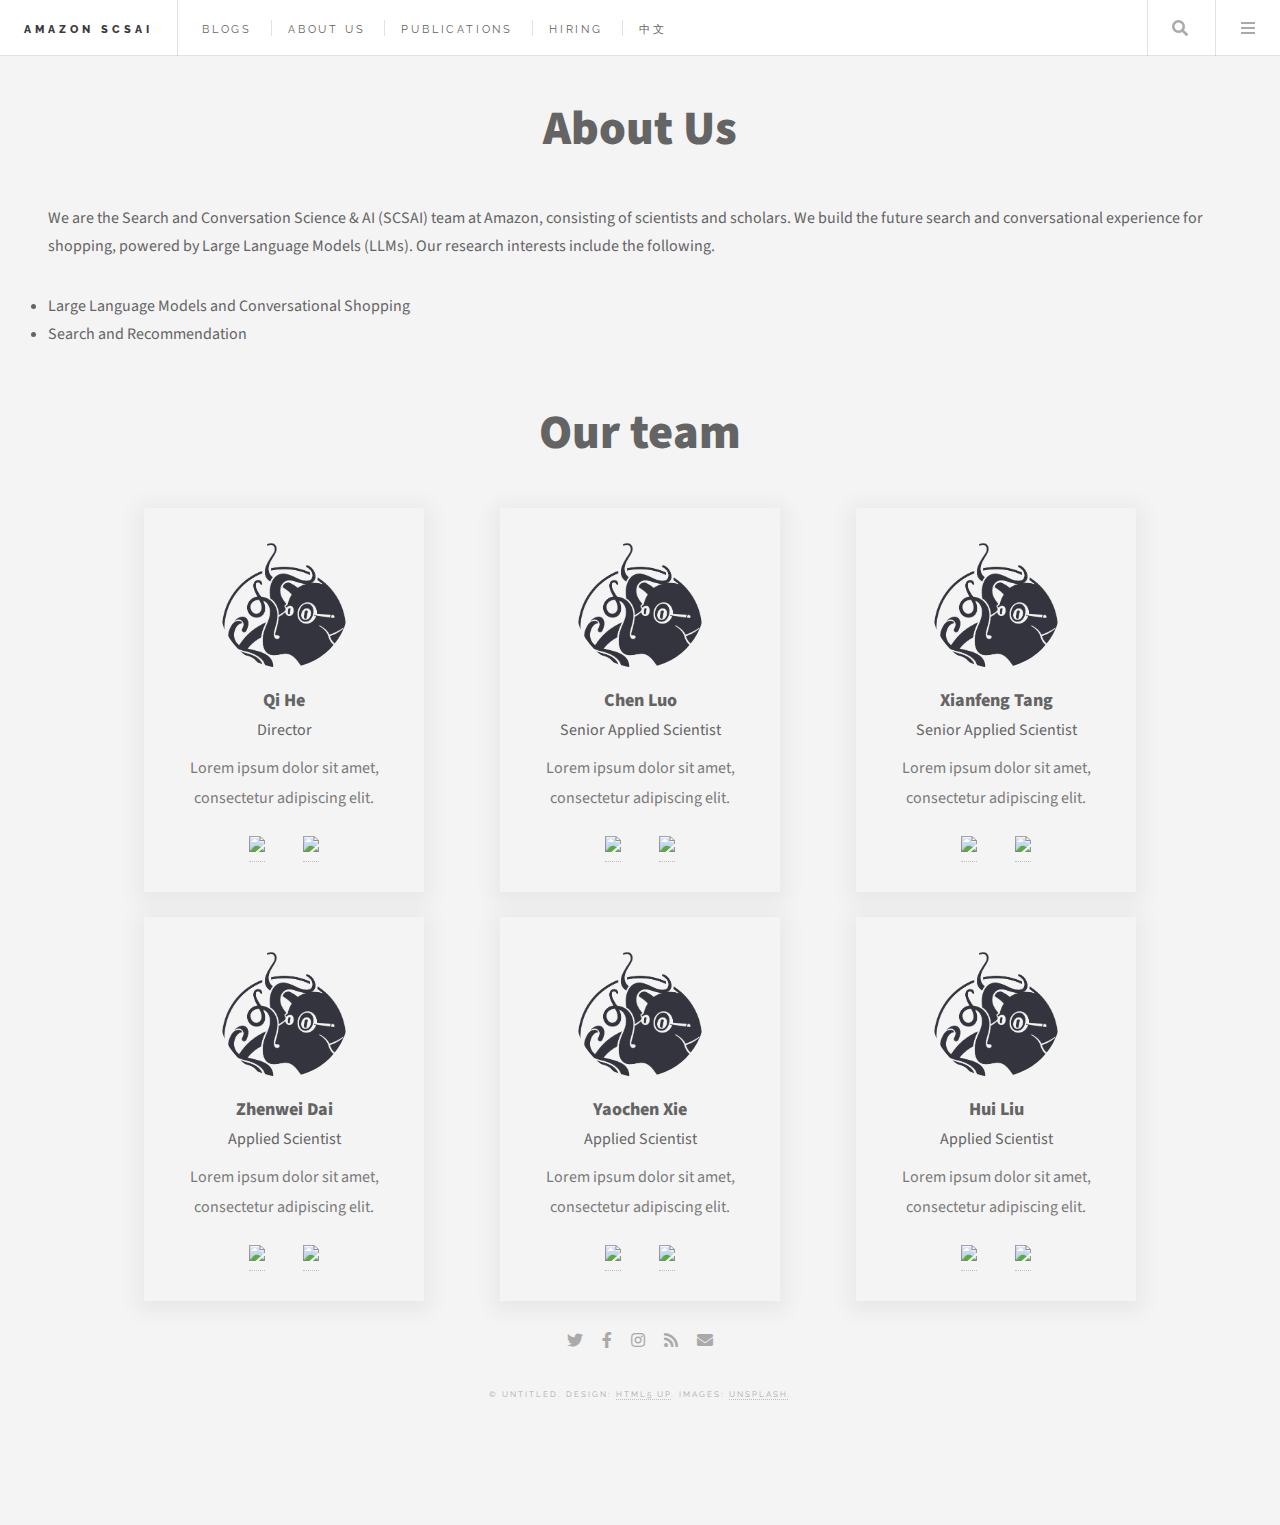
==== about.html @ 9442381b "Add about page" ====
<!DOCTYPE HTML>
<!--
	Future Imperfect by HTML5 UP
	html5up.net | @ajlkn
	Free for personal and commercial use under the CCA 3.0 license (html5up.net/license)
-->
<html>
	<head>
		<title>Amazon SCSAI Team</title>
		<meta charset="utf-8" />
		<meta name="viewport" content="width=device-width, initial-scale=1, user-scalable=no" />
		<link rel="stylesheet" href="assets/css/main.css" />
	</head>
	<body class="single is-preload">

		<!-- Wrapper -->
			<div id="wrapper">

				<!-- Header -->
					<header id="header">
						<h1><a href="index.html">Amazon SCSAI</a></h1>
						<nav class="links">
							<ul>
								<li><a href="#">Blogs</a></li>
								<li><a href="#">About US</a></li>
								<li><a href="#">Publications</a></li>
								<li><a href="#">Hiring</a></li>
								<li><a href="#">中文</a></li>
							</ul>
						</nav>
						<nav class="main">
							<ul>
								<li class="search">
									<a class="fa-search" href="#search">Search</a>
									<form id="search" method="get" action="#">
										<input type="text" name="query" placeholder="Search" />
									</form>
								</li>
								<li class="menu">
									<a class="fa-bars" href="#menu">Menu</a>
								</li>
							</ul>
						</nav>
					</header>

				<!-- Menu -->
					<section id="menu">

						<!-- Search -->
							<section>
								<form class="search" method="get" action="#">
									<input type="text" name="query" placeholder="Search" />
								</form>
							</section>

						<!-- Links -->
							<section>
								<ul class="links">
									<li>
										<a href="#">
											<h3>Lorem ipsum</h3>
											<p>Feugiat tempus veroeros dolor</p>
										</a>
									</li>
									<li>
										<a href="#">
											<h3>Dolor sit amet</h3>
											<p>Sed vitae justo condimentum</p>
										</a>
									</li>
									<li>
										<a href="#">
											<h3>Feugiat veroeros</h3>
											<p>Phasellus sed ultricies mi congue</p>
										</a>
									</li>
									<li>
										<a href="#">
											<h3>Etiam sed consequat</h3>
											<p>Porta lectus amet ultricies</p>
										</a>
									</li>
								</ul>
							</section>

						<!-- Actions -->
							<section>
								<ul class="actions stacked">
									<li><a href="#" class="button large fit">Log In</a></li>
								</ul>
							</section>

					</section>

				<!-- Main -->
					<div id="main">

							<p class="text-blk team-head-text">About Us</p>
							<p>We are the Search and Conversation Science & AI (SCSAI) team at Amazon, consisting of scientists and scholars. We build the future search and conversational experience for shopping, powered by Large Language Models (LLMs). Our research interests include the following.
							<li>Large Language Models and Conversational Shopping</li>
							<li>Search and Recommendation</li></p>

							<div class="responsive-container-block container">
							  <p class="text-blk team-head-text">
							    Our team
							  </p>
							  <div class="responsive-container-block">
							    <div class="responsive-cell-block wk-desk-3 wk-ipadp-3 wk-tab-6 wk-mobile-12 card-container">
							      <div class="card">
							        <div class="team-image-wrapper">
							          <img class="team-member-image" src="images/logo.png">
							        </div>
							        <p class="text-blk name">
							          Qi He
							        </p>
							        <p class="text-blk position">
							          Director
							        </p>
							        <p class="text-blk feature-text">
							          Lorem ipsum dolor sit amet, consectetur adipiscing elit.
							        </p>
							        <div class="social-icons">
							          <a href="https://www.twitter.com" target="_blank">
							            <img class="twitter-icon" src="https://workik-widget-assets.s3.amazonaws.com/widget-assets/images/Icon.svg">
							          </a>
							          <a href="https://www.facebook.com" target="_blank">
							            <img class="facebook-icon" src="https://workik-widget-assets.s3.amazonaws.com/widget-assets/images/Icon-1.svg">
							          </a>
							        </div>
							      </div>
							    </div>
							    <div class="responsive-cell-block wk-desk-3 wk-ipadp-3 wk-tab-6 wk-mobile-12 card-container">
							      <div class="card">
							        <div class="team-image-wrapper">
							          <img class="team-member-image" src="images/logo.png">
							        </div>
							        <p class="text-blk name">
							          Chen Luo
							        </p>
							        <p class="text-blk position">
							          Senior Applied Scientist
							        </p>
							        <p class="text-blk feature-text">
							          Lorem ipsum dolor sit amet, consectetur adipiscing elit.
							        </p>
							        <div class="social-icons">
							          <a href="https://www.twitter.com" target="_blank">
							            <img class="twitter-icon" src="https://workik-widget-assets.s3.amazonaws.com/widget-assets/images/Icon.svg">
							          </a>
							          <a href="https://www.facebook.com" target="_blank">
							            <img class="facebook-icon" src="https://workik-widget-assets.s3.amazonaws.com/widget-assets/images/Icon-1.svg">
							          </a>
							        </div>
							      </div>
							    </div>
							    <div class="responsive-cell-block wk-desk-3 wk-ipadp-3 wk-tab-6 wk-mobile-12 card-container">
							      <div class="card">
							        <div class="team-image-wrapper">
							          <img class="team-member-image" src="images/logo.png">
							        </div>
							        <p class="text-blk name">
							          Xianfeng Tang
							        </p>
							        <p class="text-blk position">
							          Senior Applied Scientist
							        </p>
							        <p class="text-blk feature-text">
							          Lorem ipsum dolor sit amet, consectetur adipiscing elit.
							        </p>
							        <div class="social-icons">
							          <a href="https://www.twitter.com" target="_blank">
							            <img class="twitter-icon" src="https://workik-widget-assets.s3.amazonaws.com/widget-assets/images/Icon.svg">
							          </a>
							          <a href="https://www.facebook.com" target="_blank">
							            <img class="facebook-icon" src="https://workik-widget-assets.s3.amazonaws.com/widget-assets/images/Icon-1.svg">
							          </a>
							        </div>
							      </div>
							    </div>
							    <div class="responsive-cell-block wk-desk-3 wk-ipadp-3 wk-tab-6 wk-mobile-12 card-container">
							      <div class="card">
							        <div class="team-image-wrapper">
							          <img class="team-member-image" src="images/logo.png">
							        </div>
							        <p class="text-blk name">
							          Zhenwei Dai
							        </p>
							        <p class="text-blk position">
							          Applied Scientist
							        </p>
							        <p class="text-blk feature-text">
							          Lorem ipsum dolor sit amet, consectetur adipiscing elit.
							        </p>
							        <div class="social-icons">
							          <a href="https://www.twitter.com" target="_blank">
							            <img class="twitter-icon" src="https://workik-widget-assets.s3.amazonaws.com/widget-assets/images/Icon.svg">
							          </a>
							          <a href="https://www.facebook.com" target="_blank">
							            <img class="facebook-icon" src="https://workik-widget-assets.s3.amazonaws.com/widget-assets/images/Icon-1.svg">
							          </a>
							        </div>
							      </div>
							    </div>
							    <div class="responsive-cell-block wk-desk-3 wk-ipadp-3 wk-tab-6 wk-mobile-12 card-container">
							      <div class="card">
							        <div class="team-image-wrapper">
							          <img class="team-member-image" src="images/logo.png">
							        </div>
							        <p class="text-blk name">
							          Yaochen Xie
							        </p>
							        <p class="text-blk position">
							          Applied Scientist
							        </p>
							        <p class="text-blk feature-text">
							          Lorem ipsum dolor sit amet, consectetur adipiscing elit.
							        </p>
							        <div class="social-icons">
							          <a href="https://www.twitter.com" target="_blank">
							            <img class="twitter-icon" src="https://workik-widget-assets.s3.amazonaws.com/widget-assets/images/Icon.svg">
							          </a>
							          <a href="https://www.facebook.com" target="_blank">
							            <img class="facebook-icon" src="https://workik-widget-assets.s3.amazonaws.com/widget-assets/images/Icon-1.svg">
							          </a>
							        </div>
							      </div>
							    </div>
							    <div class="responsive-cell-block wk-desk-3 wk-ipadp-3 wk-tab-6 wk-mobile-12 card-container">
							      <div class="card">
							        <div class="team-image-wrapper">
							          <img class="team-member-image" src="images/logo.png">
							        </div>
							        <p class="text-blk name">
							          Hui Liu
							        </p>
							        <p class="text-blk position">
							          Applied Scientist
							        </p>
							        <p class="text-blk feature-text">
							          Lorem ipsum dolor sit amet, consectetur adipiscing elit.
							        </p>
							        <div class="social-icons">
							          <a href="https://www.twitter.com" target="_blank">
							            <img class="twitter-icon" src="https://workik-widget-assets.s3.amazonaws.com/widget-assets/images/Icon.svg">
							          </a>
							          <a href="https://www.facebook.com" target="_blank">
							            <img class="facebook-icon" src="https://workik-widget-assets.s3.amazonaws.com/widget-assets/images/Icon-1.svg">
							          </a>
							        </div>
							      </div>
							    </div>

									<!-- </div> -->
							<!-- </article> -->

					</div>

				<!-- Footer -->
					<section id="footer">
						<ul class="icons">
							<li><a href="#" class="icon brands fa-twitter"><span class="label">Twitter</span></a></li>
							<li><a href="#" class="icon brands fa-facebook-f"><span class="label">Facebook</span></a></li>
							<li><a href="#" class="icon brands fa-instagram"><span class="label">Instagram</span></a></li>
							<li><a href="#" class="icon solid fa-rss"><span class="label">RSS</span></a></li>
							<li><a href="#" class="icon solid fa-envelope"><span class="label">Email</span></a></li>
						</ul>
						<p class="copyright">&copy; Untitled. Design: <a href="http://html5up.net">HTML5 UP</a>. Images: <a href="http://unsplash.com">Unsplash</a>.</p>
					</section>

			</div>

		<!-- Scripts -->
			<script src="assets/js/jquery.min.js"></script>
			<script src="assets/js/browser.min.js"></script>
			<script src="assets/js/breakpoints.min.js"></script>
			<script src="assets/js/util.js"></script>
			<script src="assets/js/main.js"></script>

	</body>
</html>
---- assets/css/main.css ----
@import url(fontawesome-all.min.css);
@import url("https://fonts.googleapis.com/css?family=Source+Sans+Pro:400,700|Raleway:400,800,900");

/*
	Future Imperfect by HTML5 UP
	html5up.net | @ajlkn
	Free for personal and commercial use under the CCA 3.0 license (html5up.net/license)
*/

html, body, div, span, applet, object,
iframe, h1, h2, h3, h4, h5, h6, p, blockquote,
pre, a, abbr, acronym, address, big, cite,
code, del, dfn, em, img, ins, kbd, q, s, samp,
small, strike, strong, sub, sup, tt, var, b,
u, i, center, dl, dt, dd, ol, ul, li, fieldset,
form, label, legend, table, caption, tbody,
tfoot, thead, tr, th, td, article, aside,
canvas, details, embed, figure, figcaption,
footer, header, hgroup, menu, nav, output, ruby,
section, summary, time, mark, audio, video {
	margin: 0;
	padding: 0;
	border: 0;
	font-size: 100%;
	font: inherit;
	vertical-align: baseline;}

article, aside, details, figcaption, figure,
footer, header, hgroup, menu, nav, section {
	display: block;}

body {
	line-height: 1;
}

ol, ul {
	list-style: none;
}

blockquote, q {
	quotes: none;
}

	blockquote:before, blockquote:after, q:before, q:after {
		content: '';
		content: none;
	}

table {
	border-collapse: collapse;
	border-spacing: 0;
}

body {
	-webkit-text-size-adjust: none;
}

mark {
	background-color: transparent;
	color: inherit;
}

input::-moz-focus-inner {
	border: 0;
	padding: 0;
}

input, select, textarea {
	-moz-appearance: none;
	-webkit-appearance: none;
	-ms-appearance: none;
	appearance: none;
}

/* Basic */

	@-ms-viewport {
		width: device-width;
	}

	body {
		-ms-overflow-style: scrollbar;
	}

	@media screen and (max-width: 480px) {

		html, body {
			min-width: 320px;
		}

	}

	html {
		box-sizing: border-box;
	}

	*, *:before, *:after {
		box-sizing: inherit;
	}

	body {
		background: #f4f4f4;
	}

		body.is-preload *, body.is-preload *:before, body.is-preload *:after {
			-moz-animation: none !important;
			-webkit-animation: none !important;
			-ms-animation: none !important;
			animation: none !important;
			-moz-transition: none !important;
			-webkit-transition: none !important;
			-ms-transition: none !important;
			transition: none !important;
		}

/* Type */

	body, input, select, textarea {
		color: #646464;
		font-family: "Source Sans Pro", Helvetica, sans-serif;
		font-size: 14pt;
		font-weight: 400;
		line-height: 1.75;
	}

		@media screen and (max-width: 1680px) {

			body, input, select, textarea {
				font-size: 12pt;
			}

		}

		@media screen and (max-width: 1280px) {

			body, input, select, textarea {
				font-size: 12pt;
			}

		}

		@media screen and (max-width: 980px) {

			body, input, select, textarea {
				font-size: 12pt;
			}

		}

		@media screen and (max-width: 736px) {

			body, input, select, textarea {
				font-size: 12pt;
			}

		}

		@media screen and (max-width: 480px) {

			body, input, select, textarea {
				font-size: 12pt;
			}

		}

	a {
		-moz-transition: color 0.2s ease, border-bottom-color 0.2s ease;
		-webkit-transition: color 0.2s ease, border-bottom-color 0.2s ease;
		-ms-transition: color 0.2s ease, border-bottom-color 0.2s ease;
		transition: color 0.2s ease, border-bottom-color 0.2s ease;
		border-bottom: dotted 1px rgba(160, 160, 160, 0.65);
		color: inherit;
		text-decoration: none;
	}

		a:before {
			-moz-transition: color 0.2s ease;
			-webkit-transition: color 0.2s ease;
			-ms-transition: color 0.2s ease;
			transition: color 0.2s ease;
		}

		a:hover {
			border-bottom-color: transparent;
			color: #2ebaae !important;
		}

			a:hover:before {
				color: #2ebaae !important;
			}

	strong, b {
		color: #3c3b3b;
		font-weight: 700;
	}

	em, i {
		font-style: italic;
	}

	p {
		margin: 0 0 2em 0;
	}

	h1, h2, h3, h4, h5, h6 {
		color: #3c3b3b;
		font-family: "Raleway", Helvetica, sans-serif;
		font-weight: 800;
		letter-spacing: 0.25em;
		line-height: 1.65;
		margin: 0 0 1em 0;
		text-transform: uppercase;
	}

		h1 a, h2 a, h3 a, h4 a, h5 a, h6 a {
			color: inherit;
			border-bottom: 0;
		}

	h2 {
		font-size: 1.1em;
	}

	h3 {
		font-size: 0.9em;
	}

	h4 {
		font-size: 0.7em;
	}

	h5 {
		font-size: 0.7em;
	}

	h6 {
		font-size: 0.7em;
	}

	sub {
		font-size: 0.8em;
		position: relative;
		top: 0.5em;
	}

	sup {
		font-size: 0.8em;
		position: relative;
		top: -0.5em;
	}

	blockquote {
		border-left: solid 4px rgba(160, 160, 160, 0.3);
		font-style: italic;
		margin: 0 0 2em 0;
		padding: 0.5em 0 0.5em 2em;
	}

	code {
		background: rgba(160, 160, 160, 0.075);
		border: solid 1px rgba(160, 160, 160, 0.3);
		font-family: "Courier New", monospace;
		font-size: 0.9em;
		margin: 0 0.25em;
		padding: 0.25em 0.65em;
	}

	pre {
		-webkit-overflow-scrolling: touch;
		font-family: "Courier New", monospace;
		font-size: 0.9em;
		margin: 0 0 2em 0;
	}

		pre code {
			display: block;
			line-height: 1.75em;
			padding: 1em 1.5em;
			overflow-x: auto;
		}

	hr {
		border: 0;
		border-bottom: solid 1px rgba(160, 160, 160, 0.3);
		margin: 2em 0;
	}

		hr.major {
			margin: 3em 0;
		}

	.align-left {
		text-align: left;
	}

	.align-center {
		text-align: center;
	}

	.align-right {
		text-align: right;
	}

/* Row */

	.row {
		display: flex;
		flex-wrap: wrap;
		box-sizing: border-box;
		align-items: stretch;
	}

		.row > * {
			box-sizing: border-box;
		}

		.row.gtr-uniform > * > :last-child {
			margin-bottom: 0;
		}

		.row.aln-left {
			justify-content: flex-start;
		}

		.row.aln-center {
			justify-content: center;
		}

		.row.aln-right {
			justify-content: flex-end;
		}

		.row.aln-top {
			align-items: flex-start;
		}

		.row.aln-middle {
			align-items: center;
		}

		.row.aln-bottom {
			align-items: flex-end;
		}

		.row > .imp {
			order: -1;
		}

		.row > .col-1 {
			width: 8.33333%;
		}

		.row > .off-1 {
			margin-left: 8.33333%;
		}

		.row > .col-2 {
			width: 16.66667%;
		}

		.row > .off-2 {
			margin-left: 16.66667%;
		}

		.row > .col-3 {
			width: 25%;
		}

		.row > .off-3 {
			margin-left: 25%;
		}

		.row > .col-4 {
			width: 33.33333%;
		}

		.row > .off-4 {
			margin-left: 33.33333%;
		}

		.row > .col-5 {
			width: 41.66667%;
		}

		.row > .off-5 {
			margin-left: 41.66667%;
		}

		.row > .col-6 {
			width: 50%;
		}

		.row > .off-6 {
			margin-left: 50%;
		}

		.row > .col-7 {
			width: 58.33333%;
		}

		.row > .off-7 {
			margin-left: 58.33333%;
		}

		.row > .col-8 {
			width: 66.66667%;
		}

		.row > .off-8 {
			margin-left: 66.66667%;
		}

		.row > .col-9 {
			width: 75%;
		}

		.row > .off-9 {
			margin-left: 75%;
		}

		.row > .col-10 {
			width: 83.33333%;
		}

		.row > .off-10 {
			margin-left: 83.33333%;
		}

		.row > .col-11 {
			width: 91.66667%;
		}

		.row > .off-11 {
			margin-left: 91.66667%;
		}

		.row > .col-12 {
			width: 100%;
		}

		.row > .off-12 {
			margin-left: 100%;
		}

		.row.gtr-0 {
			margin-top: 0;
			margin-left: 0em;
		}

			.row.gtr-0 > * {
				padding: 0 0 0 0em;
			}

			.row.gtr-0.gtr-uniform {
				margin-top: 0em;
			}

				.row.gtr-0.gtr-uniform > * {
					padding-top: 0em;
				}

		.row.gtr-25 {
			margin-top: 0;
			margin-left: -0.25em;
		}

			.row.gtr-25 > * {
				padding: 0 0 0 0.25em;
			}

			.row.gtr-25.gtr-uniform {
				margin-top: -0.25em;
			}

				.row.gtr-25.gtr-uniform > * {
					padding-top: 0.25em;
				}

		.row.gtr-50 {
			margin-top: 0;
			margin-left: -0.5em;
		}

			.row.gtr-50 > * {
				padding: 0 0 0 0.5em;
			}

			.row.gtr-50.gtr-uniform {
				margin-top: -0.5em;
			}

				.row.gtr-50.gtr-uniform > * {
					padding-top: 0.5em;
				}

		.row {
			margin-top: 0;
			margin-left: -1em;
		}

			.row > * {
				padding: 0 0 0 1em;
			}

			.row.gtr-uniform {
				margin-top: -1em;
			}

				.row.gtr-uniform > * {
					padding-top: 1em;
				}

		.row.gtr-150 {
			margin-top: 0;
			margin-left: -1.5em;
		}

			.row.gtr-150 > * {
				padding: 0 0 0 1.5em;
			}

			.row.gtr-150.gtr-uniform {
				margin-top: -1.5em;
			}

				.row.gtr-150.gtr-uniform > * {
					padding-top: 1.5em;
				}

		.row.gtr-200 {
			margin-top: 0;
			margin-left: -2em;
		}

			.row.gtr-200 > * {
				padding: 0 0 0 2em;
			}

			.row.gtr-200.gtr-uniform {
				margin-top: -2em;
			}

				.row.gtr-200.gtr-uniform > * {
					padding-top: 2em;
				}

		@media screen and (max-width: 1680px) {

			.row {
				display: flex;
				flex-wrap: wrap;
				box-sizing: border-box;
				align-items: stretch;
			}

				.row > * {
					box-sizing: border-box;
				}

				.row.gtr-uniform > * > :last-child {
					margin-bottom: 0;
				}

				.row.aln-left {
					justify-content: flex-start;
				}

				.row.aln-center {
					justify-content: center;
				}

				.row.aln-right {
					justify-content: flex-end;
				}

				.row.aln-top {
					align-items: flex-start;
				}

				.row.aln-middle {
					align-items: center;
				}

				.row.aln-bottom {
					align-items: flex-end;
				}

				.row > .imp-xlarge {
					order: -1;
				}

				.row > .col-1-xlarge {
					width: 8.33333%;
				}

				.row > .off-1-xlarge {
					margin-left: 8.33333%;
				}

				.row > .col-2-xlarge {
					width: 16.66667%;
				}

				.row > .off-2-xlarge {
					margin-left: 16.66667%;
				}

				.row > .col-3-xlarge {
					width: 25%;
				}

				.row > .off-3-xlarge {
					margin-left: 25%;
				}

				.row > .col-4-xlarge {
					width: 33.33333%;
				}

				.row > .off-4-xlarge {
					margin-left: 33.33333%;
				}

				.row > .col-5-xlarge {
					width: 41.66667%;
				}

				.row > .off-5-xlarge {
					margin-left: 41.66667%;
				}

				.row > .col-6-xlarge {
					width: 50%;
				}

				.row > .off-6-xlarge {
					margin-left: 50%;
				}

				.row > .col-7-xlarge {
					width: 58.33333%;
				}

				.row > .off-7-xlarge {
					margin-left: 58.33333%;
				}

				.row > .col-8-xlarge {
					width: 66.66667%;
				}

				.row > .off-8-xlarge {
					margin-left: 66.66667%;
				}

				.row > .col-9-xlarge {
					width: 75%;
				}

				.row > .off-9-xlarge {
					margin-left: 75%;
				}

				.row > .col-10-xlarge {
					width: 83.33333%;
				}

				.row > .off-10-xlarge {
					margin-left: 83.33333%;
				}

				.row > .col-11-xlarge {
					width: 91.66667%;
				}

				.row > .off-11-xlarge {
					margin-left: 91.66667%;
				}

				.row > .col-12-xlarge {
					width: 100%;
				}

				.row > .off-12-xlarge {
					margin-left: 100%;
				}

				.row.gtr-0 {
					margin-top: 0;
					margin-left: 0em;
				}

					.row.gtr-0 > * {
						padding: 0 0 0 0em;
					}

					.row.gtr-0.gtr-uniform {
						margin-top: 0em;
					}

						.row.gtr-0.gtr-uniform > * {
							padding-top: 0em;
						}

				.row.gtr-25 {
					margin-top: 0;
					margin-left: -0.25em;
				}

					.row.gtr-25 > * {
						padding: 0 0 0 0.25em;
					}

					.row.gtr-25.gtr-uniform {
						margin-top: -0.25em;
					}

						.row.gtr-25.gtr-uniform > * {
							padding-top: 0.25em;
						}

				.row.gtr-50 {
					margin-top: 0;
					margin-left: -0.5em;
				}

					.row.gtr-50 > * {
						padding: 0 0 0 0.5em;
					}

					.row.gtr-50.gtr-uniform {
						margin-top: -0.5em;
					}

						.row.gtr-50.gtr-uniform > * {
							padding-top: 0.5em;
						}

				.row {
					margin-top: 0;
					margin-left: -1em;
				}

					.row > * {
						padding: 0 0 0 1em;
					}

					.row.gtr-uniform {
						margin-top: -1em;
					}

						.row.gtr-uniform > * {
							padding-top: 1em;
						}

				.row.gtr-150 {
					margin-top: 0;
					margin-left: -1.5em;
				}

					.row.gtr-150 > * {
						padding: 0 0 0 1.5em;
					}

					.row.gtr-150.gtr-uniform {
						margin-top: -1.5em;
					}

						.row.gtr-150.gtr-uniform > * {
							padding-top: 1.5em;
						}

				.row.gtr-200 {
					margin-top: 0;
					margin-left: -2em;
				}

					.row.gtr-200 > * {
						padding: 0 0 0 2em;
					}

					.row.gtr-200.gtr-uniform {
						margin-top: -2em;
					}

						.row.gtr-200.gtr-uniform > * {
							padding-top: 2em;
						}

		}

		@media screen and (max-width: 1280px) {

			.row {
				display: flex;
				flex-wrap: wrap;
				box-sizing: border-box;
				align-items: stretch;
			}

				.row > * {
					box-sizing: border-box;
				}

				.row.gtr-uniform > * > :last-child {
					margin-bottom: 0;
				}

				.row.aln-left {
					justify-content: flex-start;
				}

				.row.aln-center {
					justify-content: center;
				}

				.row.aln-right {
					justify-content: flex-end;
				}

				.row.aln-top {
					align-items: flex-start;
				}

				.row.aln-middle {
					align-items: center;
				}

				.row.aln-bottom {
					align-items: flex-end;
				}

				.row > .imp-large {
					order: -1;
				}

				.row > .col-1-large {
					width: 8.33333%;
				}

				.row > .off-1-large {
					margin-left: 8.33333%;
				}

				.row > .col-2-large {
					width: 16.66667%;
				}

				.row > .off-2-large {
					margin-left: 16.66667%;
				}

				.row > .col-3-large {
					width: 25%;
				}

				.row > .off-3-large {
					margin-left: 25%;
				}

				.row > .col-4-large {
					width: 33.33333%;
				}

				.row > .off-4-large {
					margin-left: 33.33333%;
				}

				.row > .col-5-large {
					width: 41.66667%;
				}

				.row > .off-5-large {
					margin-left: 41.66667%;
				}

				.row > .col-6-large {
					width: 50%;
				}

				.row > .off-6-large {
					margin-left: 50%;
				}

				.row > .col-7-large {
					width: 58.33333%;
				}

				.row > .off-7-large {
					margin-left: 58.33333%;
				}

				.row > .col-8-large {
					width: 66.66667%;
				}

				.row > .off-8-large {
					margin-left: 66.66667%;
				}

				.row > .col-9-large {
					width: 75%;
				}

				.row > .off-9-large {
					margin-left: 75%;
				}

				.row > .col-10-large {
					width: 83.33333%;
				}

				.row > .off-10-large {
					margin-left: 83.33333%;
				}

				.row > .col-11-large {
					width: 91.66667%;
				}

				.row > .off-11-large {
					margin-left: 91.66667%;
				}

				.row > .col-12-large {
					width: 100%;
				}

				.row > .off-12-large {
					margin-left: 100%;
				}

				.row.gtr-0 {
					margin-top: 0;
					margin-left: 0em;
				}

					.row.gtr-0 > * {
						padding: 0 0 0 0em;
					}

					.row.gtr-0.gtr-uniform {
						margin-top: 0em;
					}

						.row.gtr-0.gtr-uniform > * {
							padding-top: 0em;
						}

				.row.gtr-25 {
					margin-top: 0;
					margin-left: -0.25em;
				}

					.row.gtr-25 > * {
						padding: 0 0 0 0.25em;
					}

					.row.gtr-25.gtr-uniform {
						margin-top: -0.25em;
					}

						.row.gtr-25.gtr-uniform > * {
							padding-top: 0.25em;
						}

				.row.gtr-50 {
					margin-top: 0;
					margin-left: -0.5em;
				}

					.row.gtr-50 > * {
						padding: 0 0 0 0.5em;
					}

					.row.gtr-50.gtr-uniform {
						margin-top: -0.5em;
					}

						.row.gtr-50.gtr-uniform > * {
							padding-top: 0.5em;
						}

				.row {
					margin-top: 0;
					margin-left: -1em;
				}

					.row > * {
						padding: 0 0 0 1em;
					}

					.row.gtr-uniform {
						margin-top: -1em;
					}

						.row.gtr-uniform > * {
							padding-top: 1em;
						}

				.row.gtr-150 {
					margin-top: 0;
					margin-left: -1.5em;
				}

					.row.gtr-150 > * {
						padding: 0 0 0 1.5em;
					}

					.row.gtr-150.gtr-uniform {
						margin-top: -1.5em;
					}

						.row.gtr-150.gtr-uniform > * {
							padding-top: 1.5em;
						}

				.row.gtr-200 {
					margin-top: 0;
					margin-left: -2em;
				}

					.row.gtr-200 > * {
						padding: 0 0 0 2em;
					}

					.row.gtr-200.gtr-uniform {
						margin-top: -2em;
					}

						.row.gtr-200.gtr-uniform > * {
							padding-top: 2em;
						}

		}

		@media screen and (max-width: 980px) {

			.row {
				display: flex;
				flex-wrap: wrap;
				box-sizing: border-box;
				align-items: stretch;
			}

				.row > * {
					box-sizing: border-box;
				}

				.row.gtr-uniform > * > :last-child {
					margin-bottom: 0;
				}

				.row.aln-left {
					justify-content: flex-start;
				}

				.row.aln-center {
					justify-content: center;
				}

				.row.aln-right {
					justify-content: flex-end;
				}

				.row.aln-top {
					align-items: flex-start;
				}

				.row.aln-middle {
					align-items: center;
				}

				.row.aln-bottom {
					align-items: flex-end;
				}

				.row > .imp-medium {
					order: -1;
				}

				.row > .col-1-medium {
					width: 8.33333%;
				}

				.row > .off-1-medium {
					margin-left: 8.33333%;
				}

				.row > .col-2-medium {
					width: 16.66667%;
				}

				.row > .off-2-medium {
					margin-left: 16.66667%;
				}

				.row > .col-3-medium {
					width: 25%;
				}

				.row > .off-3-medium {
					margin-left: 25%;
				}

				.row > .col-4-medium {
					width: 33.33333%;
				}

				.row > .off-4-medium {
					margin-left: 33.33333%;
				}

				.row > .col-5-medium {
					width: 41.66667%;
				}

				.row > .off-5-medium {
					margin-left: 41.66667%;
				}

				.row > .col-6-medium {
					width: 50%;
				}

				.row > .off-6-medium {
					margin-left: 50%;
				}

				.row > .col-7-medium {
					width: 58.33333%;
				}

				.row > .off-7-medium {
					margin-left: 58.33333%;
				}

				.row > .col-8-medium {
					width: 66.66667%;
				}

				.row > .off-8-medium {
					margin-left: 66.66667%;
				}

				.row > .col-9-medium {
					width: 75%;
				}

				.row > .off-9-medium {
					margin-left: 75%;
				}

				.row > .col-10-medium {
					width: 83.33333%;
				}

				.row > .off-10-medium {
					margin-left: 83.33333%;
				}

				.row > .col-11-medium {
					width: 91.66667%;
				}

				.row > .off-11-medium {
					margin-left: 91.66667%;
				}

				.row > .col-12-medium {
					width: 100%;
				}

				.row > .off-12-medium {
					margin-left: 100%;
				}

				.row.gtr-0 {
					margin-top: 0;
					margin-left: 0em;
				}

					.row.gtr-0 > * {
						padding: 0 0 0 0em;
					}

					.row.gtr-0.gtr-uniform {
						margin-top: 0em;
					}

						.row.gtr-0.gtr-uniform > * {
							padding-top: 0em;
						}

				.row.gtr-25 {
					margin-top: 0;
					margin-left: -0.25em;
				}

					.row.gtr-25 > * {
						padding: 0 0 0 0.25em;
					}

					.row.gtr-25.gtr-uniform {
						margin-top: -0.25em;
					}

						.row.gtr-25.gtr-uniform > * {
							padding-top: 0.25em;
						}

				.row.gtr-50 {
					margin-top: 0;
					margin-left: -0.5em;
				}

					.row.gtr-50 > * {
						padding: 0 0 0 0.5em;
					}

					.row.gtr-50.gtr-uniform {
						margin-top: -0.5em;
					}

						.row.gtr-50.gtr-uniform > * {
							padding-top: 0.5em;
						}

				.row {
					margin-top: 0;
					margin-left: -1em;
				}

					.row > * {
						padding: 0 0 0 1em;
					}

					.row.gtr-uniform {
						margin-top: -1em;
					}

						.row.gtr-uniform > * {
							padding-top: 1em;
						}

				.row.gtr-150 {
					margin-top: 0;
					margin-left: -1.5em;
				}

					.row.gtr-150 > * {
						padding: 0 0 0 1.5em;
					}

					.row.gtr-150.gtr-uniform {
						margin-top: -1.5em;
					}

						.row.gtr-150.gtr-uniform > * {
							padding-top: 1.5em;
						}

				.row.gtr-200 {
					margin-top: 0;
					margin-left: -2em;
				}

					.row.gtr-200 > * {
						padding: 0 0 0 2em;
					}

					.row.gtr-200.gtr-uniform {
						margin-top: -2em;
					}

						.row.gtr-200.gtr-uniform > * {
							padding-top: 2em;
						}

		}

		@media screen and (max-width: 736px) {

			.row {
				display: flex;
				flex-wrap: wrap;
				box-sizing: border-box;
				align-items: stretch;
			}

				.row > * {
					box-sizing: border-box;
				}

				.row.gtr-uniform > * > :last-child {
					margin-bottom: 0;
				}

				.row.aln-left {
					justify-content: flex-start;
				}

				.row.aln-center {
					justify-content: center;
				}

				.row.aln-right {
					justify-content: flex-end;
				}

				.row.aln-top {
					align-items: flex-start;
				}

				.row.aln-middle {
					align-items: center;
				}

				.row.aln-bottom {
					align-items: flex-end;
				}

				.row > .imp-small {
					order: -1;
				}

				.row > .col-1-small {
					width: 8.33333%;
				}

				.row > .off-1-small {
					margin-left: 8.33333%;
				}

				.row > .col-2-small {
					width: 16.66667%;
				}

				.row > .off-2-small {
					margin-left: 16.66667%;
				}

				.row > .col-3-small {
					width: 25%;
				}

				.row > .off-3-small {
					margin-left: 25%;
				}

				.row > .col-4-small {
					width: 33.33333%;
				}

				.row > .off-4-small {
					margin-left: 33.33333%;
				}

				.row > .col-5-small {
					width: 41.66667%;
				}

				.row > .off-5-small {
					margin-left: 41.66667%;
				}

				.row > .col-6-small {
					width: 50%;
				}

				.row > .off-6-small {
					margin-left: 50%;
				}

				.row > .col-7-small {
					width: 58.33333%;
				}

				.row > .off-7-small {
					margin-left: 58.33333%;
				}

				.row > .col-8-small {
					width: 66.66667%;
				}

				.row > .off-8-small {
					margin-left: 66.66667%;
				}

				.row > .col-9-small {
					width: 75%;
				}

				.row > .off-9-small {
					margin-left: 75%;
				}

				.row > .col-10-small {
					width: 83.33333%;
				}

				.row > .off-10-small {
					margin-left: 83.33333%;
				}

				.row > .col-11-small {
					width: 91.66667%;
				}

				.row > .off-11-small {
					margin-left: 91.66667%;
				}

				.row > .col-12-small {
					width: 100%;
				}

				.row > .off-12-small {
					margin-left: 100%;
				}

				.row.gtr-0 {
					margin-top: 0;
					margin-left: 0em;
				}

					.row.gtr-0 > * {
						padding: 0 0 0 0em;
					}

					.row.gtr-0.gtr-uniform {
						margin-top: 0em;
					}

						.row.gtr-0.gtr-uniform > * {
							padding-top: 0em;
						}

				.row.gtr-25 {
					margin-top: 0;
					margin-left: -0.25em;
				}

					.row.gtr-25 > * {
						padding: 0 0 0 0.25em;
					}

					.row.gtr-25.gtr-uniform {
						margin-top: -0.25em;
					}

						.row.gtr-25.gtr-uniform > * {
							padding-top: 0.25em;
						}

				.row.gtr-50 {
					margin-top: 0;
					margin-left: -0.5em;
				}

					.row.gtr-50 > * {
						padding: 0 0 0 0.5em;
					}

					.row.gtr-50.gtr-uniform {
						margin-top: -0.5em;
					}

						.row.gtr-50.gtr-uniform > * {
							padding-top: 0.5em;
						}

				.row {
					margin-top: 0;
					margin-left: -1em;
				}

					.row > * {
						padding: 0 0 0 1em;
					}

					.row.gtr-uniform {
						margin-top: -1em;
					}

						.row.gtr-uniform > * {
							padding-top: 1em;
						}

				.row.gtr-150 {
					margin-top: 0;
					margin-left: -1.5em;
				}

					.row.gtr-150 > * {
						padding: 0 0 0 1.5em;
					}

					.row.gtr-150.gtr-uniform {
						margin-top: -1.5em;
					}

						.row.gtr-150.gtr-uniform > * {
							padding-top: 1.5em;
						}

				.row.gtr-200 {
					margin-top: 0;
					margin-left: -2em;
				}

					.row.gtr-200 > * {
						padding: 0 0 0 2em;
					}

					.row.gtr-200.gtr-uniform {
						margin-top: -2em;
					}

						.row.gtr-200.gtr-uniform > * {
							padding-top: 2em;
						}

		}

		@media screen and (max-width: 480px) {

			.row {
				display: flex;
				flex-wrap: wrap;
				box-sizing: border-box;
				align-items: stretch;
			}

				.row > * {
					box-sizing: border-box;
				}

				.row.gtr-uniform > * > :last-child {
					margin-bottom: 0;
				}

				.row.aln-left {
					justify-content: flex-start;
				}

				.row.aln-center {
					justify-content: center;
				}

				.row.aln-right {
					justify-content: flex-end;
				}

				.row.aln-top {
					align-items: flex-start;
				}

				.row.aln-middle {
					align-items: center;
				}

				.row.aln-bottom {
					align-items: flex-end;
				}

				.row > .imp-xsmall {
					order: -1;
				}

				.row > .col-1-xsmall {
					width: 8.33333%;
				}

				.row > .off-1-xsmall {
					margin-left: 8.33333%;
				}

				.row > .col-2-xsmall {
					width: 16.66667%;
				}

				.row > .off-2-xsmall {
					margin-left: 16.66667%;
				}

				.row > .col-3-xsmall {
					width: 25%;
				}

				.row > .off-3-xsmall {
					margin-left: 25%;
				}

				.row > .col-4-xsmall {
					width: 33.33333%;
				}

				.row > .off-4-xsmall {
					margin-left: 33.33333%;
				}

				.row > .col-5-xsmall {
					width: 41.66667%;
				}

				.row > .off-5-xsmall {
					margin-left: 41.66667%;
				}

				.row > .col-6-xsmall {
					width: 50%;
				}

				.row > .off-6-xsmall {
					margin-left: 50%;
				}

				.row > .col-7-xsmall {
					width: 58.33333%;
				}

				.row > .off-7-xsmall {
					margin-left: 58.33333%;
				}

				.row > .col-8-xsmall {
					width: 66.66667%;
				}

				.row > .off-8-xsmall {
					margin-left: 66.66667%;
				}

				.row > .col-9-xsmall {
					width: 75%;
				}

				.row > .off-9-xsmall {
					margin-left: 75%;
				}

				.row > .col-10-xsmall {
					width: 83.33333%;
				}

				.row > .off-10-xsmall {
					margin-left: 83.33333%;
				}

				.row > .col-11-xsmall {
					width: 91.66667%;
				}

				.row > .off-11-xsmall {
					margin-left: 91.66667%;
				}

				.row > .col-12-xsmall {
					width: 100%;
				}

				.row > .off-12-xsmall {
					margin-left: 100%;
				}

				.row.gtr-0 {
					margin-top: 0;
					margin-left: 0em;
				}

					.row.gtr-0 > * {
						padding: 0 0 0 0em;
					}

					.row.gtr-0.gtr-uniform {
						margin-top: 0em;
					}

						.row.gtr-0.gtr-uniform > * {
							padding-top: 0em;
						}

				.row.gtr-25 {
					margin-top: 0;
					margin-left: -0.25em;
				}

					.row.gtr-25 > * {
						padding: 0 0 0 0.25em;
					}

					.row.gtr-25.gtr-uniform {
						margin-top: -0.25em;
					}

						.row.gtr-25.gtr-uniform > * {
							padding-top: 0.25em;
						}

				.row.gtr-50 {
					margin-top: 0;
					margin-left: -0.5em;
				}

					.row.gtr-50 > * {
						padding: 0 0 0 0.5em;
					}

					.row.gtr-50.gtr-uniform {
						margin-top: -0.5em;
					}

						.row.gtr-50.gtr-uniform > * {
							padding-top: 0.5em;
						}

				.row {
					margin-top: 0;
					margin-left: -1em;
				}

					.row > * {
						padding: 0 0 0 1em;
					}

					.row.gtr-uniform {
						margin-top: -1em;
					}

						.row.gtr-uniform > * {
							padding-top: 1em;
						}

				.row.gtr-150 {
					margin-top: 0;
					margin-left: -1.5em;
				}

					.row.gtr-150 > * {
						padding: 0 0 0 1.5em;
					}

					.row.gtr-150.gtr-uniform {
						margin-top: -1.5em;
					}

						.row.gtr-150.gtr-uniform > * {
							padding-top: 1.5em;
						}

				.row.gtr-200 {
					margin-top: 0;
					margin-left: -2em;
				}

					.row.gtr-200 > * {
						padding: 0 0 0 2em;
					}

					.row.gtr-200.gtr-uniform {
						margin-top: -2em;
					}

						.row.gtr-200.gtr-uniform > * {
							padding-top: 2em;
						}

		}

/* Author */

	.author {
		display: -moz-flex;
		display: -webkit-flex;
		display: -ms-flex;
		display: flex;
		-moz-flex-direction: row;
		-webkit-flex-direction: row;
		-ms-flex-direction: row;
		flex-direction: row;
		-moz-align-items: center;
		-webkit-align-items: center;
		-ms-align-items: center;
		align-items: center;
		-moz-justify-content: -moz-flex-end;
		-webkit-justify-content: -webkit-flex-end;
		-ms-justify-content: -ms-flex-end;
		justify-content: flex-end;
		border-bottom: 0;
		font-family: "Raleway", Helvetica, sans-serif;
		font-size: 0.6em;
		font-weight: 400;
		letter-spacing: 0.25em;
		text-transform: uppercase;
		white-space: nowrap;
	}

		.author .name {
			-moz-transition: border-bottom-color 0.2s ease;
			-webkit-transition: border-bottom-color 0.2s ease;
			-ms-transition: border-bottom-color 0.2s ease;
			transition: border-bottom-color 0.2s ease;
			border-bottom: dotted 1px rgba(160, 160, 160, 0.65);
			display: block;
			margin: 0 1.5em 0 0;
		}

		.author img {
			border-radius: 100%;
			display: block;
			width: 4em;
		}

		.author:hover .name {
			border-bottom-color: transparent;
		}

/* Blurb */

	.blurb h2 {
		font-size: 0.8em;
		margin: 0 0 1.5em 0;
	}

	.blurb h3 {
		font-size: 0.7em;
	}

	.blurb p {
		font-size: 0.9em;
	}

/* Box */

	.box {
		border: solid 1px rgba(160, 160, 160, 0.3);
		margin-bottom: 2em;
		padding: 1.5em;
	}

		.box > :last-child,
		.box > :last-child > :last-child,
		.box > :last-child > :last-child > :last-child {
			margin-bottom: 0;
		}

		.box.alt {
			border: 0;
			border-radius: 0;
			padding: 0;
		}

/* Button */

	input[type="submit"],
	input[type="reset"],
	input[type="button"],
	button,
	.button {
		-moz-appearance: none;
		-webkit-appearance: none;
		-ms-appearance: none;
		appearance: none;
		-moz-transition: background-color 0.2s ease, box-shadow 0.2s ease, color 0.2s ease;
		-webkit-transition: background-color 0.2s ease, box-shadow 0.2s ease, color 0.2s ease;
		-ms-transition: background-color 0.2s ease, box-shadow 0.2s ease, color 0.2s ease;
		transition: background-color 0.2s ease, box-shadow 0.2s ease, color 0.2s ease;
		background-color: transparent;
		border: 0;
		box-shadow: inset 0 0 0 1px rgba(160, 160, 160, 0.3);
		color: #3c3b3b !important;
		cursor: pointer;
		display: inline-block;
		font-family: "Raleway", Helvetica, sans-serif;
		font-size: 0.6em;
		font-weight: 800;
		height: 4.8125em;
		letter-spacing: 0.25em;
		line-height: 4.8125em;
		padding: 0 2.5em;
		text-align: center;
		text-decoration: none;
		text-transform: uppercase;
		white-space: nowrap;
	}

		input[type="submit"]:hover,
		input[type="reset"]:hover,
		input[type="button"]:hover,
		button:hover,
		.button:hover {
			box-shadow: inset 0 0 0 1px #2ebaae;
			color: #2ebaae !important;
		}

			input[type="submit"]:hover:active,
			input[type="reset"]:hover:active,
			input[type="button"]:hover:active,
			button:hover:active,
			.button:hover:active {
				background-color: rgba(46, 186, 174, 0.05);
			}

		input[type="submit"]:before, input[type="submit"]:after,
		input[type="reset"]:before,
		input[type="reset"]:after,
		input[type="button"]:before,
		input[type="button"]:after,
		button:before,
		button:after,
		.button:before,
		.button:after {
			color: #aaaaaa;
			position: relative;
		}

		input[type="submit"]:before,
		input[type="reset"]:before,
		input[type="button"]:before,
		button:before,
		.button:before {
			left: -1em;
			padding: 0 0 0 0.75em;
		}

		input[type="submit"]:after,
		input[type="reset"]:after,
		input[type="button"]:after,
		button:after,
		.button:after {
			left: 1em;
			padding: 0 0.75em 0 0;
		}

		input[type="submit"].fit,
		input[type="reset"].fit,
		input[type="button"].fit,
		button.fit,
		.button.fit {
			width: 100%;
		}

		input[type="submit"].large,
		input[type="reset"].large,
		input[type="button"].large,
		button.large,
		.button.large {
			font-size: 0.7em;
			padding: 0 3em;
		}

		input[type="submit"].small,
		input[type="reset"].small,
		input[type="button"].small,
		button.small,
		.button.small {
			font-size: 0.5em;
		}

		input[type="submit"].disabled, input[type="submit"]:disabled,
		input[type="reset"].disabled,
		input[type="reset"]:disabled,
		input[type="button"].disabled,
		input[type="button"]:disabled,
		button.disabled,
		button:disabled,
		.button.disabled,
		.button:disabled {
			pointer-events: none;
			color: rgba(160, 160, 160, 0.3) !important;
		}

			input[type="submit"].disabled:before, input[type="submit"]:disabled:before,
			input[type="reset"].disabled:before,
			input[type="reset"]:disabled:before,
			input[type="button"].disabled:before,
			input[type="button"]:disabled:before,
			button.disabled:before,
			button:disabled:before,
			.button.disabled:before,
			.button:disabled:before {
				color: rgba(160, 160, 160, 0.3) !important;
			}

/* Form */

	form {
		margin: 0 0 2em 0;
	}

		form.search {
			text-decoration: none;
			position: relative;
		}

			form.search:before {
				-moz-osx-font-smoothing: grayscale;
				-webkit-font-smoothing: antialiased;
				display: inline-block;
				font-style: normal;
				font-variant: normal;
				text-rendering: auto;
				line-height: 1;
				text-transform: none !important;
				font-family: 'Font Awesome 5 Free';
				font-weight: 900;
			}

			form.search:before {
				color: #aaaaaa;
				content: '\f002';
				display: block;
				height: 2.75em;
				left: 0;
				line-height: 2.75em;
				position: absolute;
				text-align: center;
				top: 0;
				width: 2.5em;
			}

			form.search > input:first-child {
				padding-left: 2.5em;
			}

	label {
		color: #3c3b3b;
		display: block;
		font-size: 0.9em;
		font-weight: 700;
		margin: 0 0 1em 0;
	}

	input[type="text"],
	input[type="password"],
	input[type="email"],
	input[type="tel"],
	select,
	textarea {
		-moz-appearance: none;
		-webkit-appearance: none;
		-ms-appearance: none;
		appearance: none;
		background: rgba(160, 160, 160, 0.075);
		border: none;
		border: solid 1px rgba(160, 160, 160, 0.3);
		border-radius: 0;
		color: inherit;
		display: block;
		outline: 0;
		padding: 0 1em;
		text-decoration: none;
		width: 100%;
	}

		input[type="text"]:invalid,
		input[type="password"]:invalid,
		input[type="email"]:invalid,
		input[type="tel"]:invalid,
		select:invalid,
		textarea:invalid {
			box-shadow: none;
		}

		input[type="text"]:focus,
		input[type="password"]:focus,
		input[type="email"]:focus,
		input[type="tel"]:focus,
		select:focus,
		textarea:focus {
			border-color: #2ebaae;
			box-shadow: inset 0 0 0 1px #2ebaae;
		}

	.select-wrapper {
		text-decoration: none;
		display: block;
		position: relative;
	}

		.select-wrapper:before {
			-moz-osx-font-smoothing: grayscale;
			-webkit-font-smoothing: antialiased;
			display: inline-block;
			font-style: normal;
			font-variant: normal;
			text-rendering: auto;
			line-height: 1;
			text-transform: none !important;
			font-family: 'Font Awesome 5 Free';
			font-weight: 900;
		}

		.select-wrapper:before {
			color: rgba(160, 160, 160, 0.3);
			content: '\f078';
			display: block;
			height: 2.75em;
			line-height: 2.75em;
			pointer-events: none;
			position: absolute;
			right: 0;
			text-align: center;
			top: 0;
			width: 2.75em;
		}

		.select-wrapper select::-ms-expand {
			display: none;
		}

	select {
		background-image: url("data:image/svg+xml;charset=utf8,%3Csvg xmlns='http://www.w3.org/2000/svg' width='40' height='40' preserveAspectRatio='none' viewBox='0 0 40 40'%3E%3Cpath d='M9.4,12.3l10.4,10.4l10.4-10.4c0.2-0.2,0.5-0.4,0.9-0.4c0.3,0,0.6,0.1,0.9,0.4l3.3,3.3c0.2,0.2,0.4,0.5,0.4,0.9 c0,0.4-0.1,0.6-0.4,0.9L20.7,31.9c-0.2,0.2-0.5,0.4-0.9,0.4c-0.3,0-0.6-0.1-0.9-0.4L4.3,17.3c-0.2-0.2-0.4-0.5-0.4-0.9 c0-0.4,0.1-0.6,0.4-0.9l3.3-3.3c0.2-0.2,0.5-0.4,0.9-0.4S9.1,12.1,9.4,12.3z' fill='rgba(160, 160, 160, 0.3)' /%3E%3C/svg%3E");
		background-size: 1.25rem;
		background-repeat: no-repeat;
		background-position: calc(100% - 1rem) center;
		height: 2.75em;
		padding-right: 2.75em;
		text-overflow: ellipsis;
	}

		select option {
			color: #3c3b3b;
			background: #ffffff;
		}

		select:focus::-ms-value {
			background-color: transparent;
		}

		select::-ms-expand {
			display: none;
		}

	input[type="text"],
	input[type="password"],
	input[type="email"],
	select {
		height: 2.75em;
	}

	textarea {
		padding: 0.75em 1em;
	}

	input[type="checkbox"],
	input[type="radio"] {
		-moz-appearance: none;
		-webkit-appearance: none;
		-ms-appearance: none;
		appearance: none;
		display: block;
		float: left;
		margin-right: -2em;
		opacity: 0;
		width: 1em;
		z-index: -1;
	}

		input[type="checkbox"] + label,
		input[type="radio"] + label {
			text-decoration: none;
			color: #646464;
			cursor: pointer;
			display: inline-block;
			font-size: 1em;
			font-weight: 400;
			padding-left: 2.4em;
			padding-right: 0.75em;
			position: relative;
		}

			input[type="checkbox"] + label:before,
			input[type="radio"] + label:before {
				-moz-osx-font-smoothing: grayscale;
				-webkit-font-smoothing: antialiased;
				display: inline-block;
				font-style: normal;
				font-variant: normal;
				text-rendering: auto;
				line-height: 1;
				text-transform: none !important;
				font-family: 'Font Awesome 5 Free';
				font-weight: 900;
			}

			input[type="checkbox"] + label:before,
			input[type="radio"] + label:before {
				background: rgba(160, 160, 160, 0.075);
				border: solid 1px rgba(160, 160, 160, 0.3);
				content: '';
				display: inline-block;
				font-size: 0.8em;
				height: 2.0625em;
				left: 0;
				line-height: 2.0625em;
				position: absolute;
				text-align: center;
				top: 0;
				width: 2.0625em;
			}

		input[type="checkbox"]:checked + label:before,
		input[type="radio"]:checked + label:before {
			background: #3c3b3b;
			border-color: #3c3b3b;
			color: #ffffff;
			content: '\f00c';
		}

		input[type="checkbox"]:focus + label:before,
		input[type="radio"]:focus + label:before {
			border-color: #2ebaae;
			box-shadow: 0 0 0 1px #2ebaae;
		}

	input[type="radio"] + label:before {
		border-radius: 100%;
	}

	::-webkit-input-placeholder {
		color: #aaaaaa !important;
		opacity: 1.0;
	}

	:-moz-placeholder {
		color: #aaaaaa !important;
		opacity: 1.0;
	}

	::-moz-placeholder {
		color: #aaaaaa !important;
		opacity: 1.0;
	}

	:-ms-input-placeholder {
		color: #aaaaaa !important;
		opacity: 1.0;
	}

/* Icon */

	.icon {
		text-decoration: none;
		border-bottom: none;
		position: relative;
	}

		.icon:before {
			-moz-osx-font-smoothing: grayscale;
			-webkit-font-smoothing: antialiased;
			display: inline-block;
			font-style: normal;
			font-variant: normal;
			text-rendering: auto;
			line-height: 1;
			text-transform: none !important;
			font-family: 'Font Awesome 5 Free';
			font-weight: 400;
		}

		.icon > .label {
			display: none;
		}

		.icon:before {
			line-height: inherit;
		}

		.icon.solid:before {
			font-weight: 900;
		}

		.icon.brands:before {
			font-family: 'Font Awesome 5 Brands';
		}

		.icon.suffix:before {
			float: right;
		}

/* Image */

	.image {
		border: 0;
		display: inline-block;
		position: relative;
	}

		.image img {
			display: block;
		}

		.image.left, .image.right {
			max-width: 40%;
		}

			.image.left img, .image.right img {
				width: 100%;
			}

		.image.left {
			float: left;
			padding: 0 1.5em 1em 0;
			top: 0.25em;
		}

		.image.right {
			float: right;
			padding: 0 0 1em 1.5em;
			top: 0.25em;
		}

		.image.fit {
			display: block;
			margin: 0 0 2em 0;
			width: 100%;
		}

			.image.fit img {
				width: 100%;
			}

		.image.featured {
			display: block;
			margin: 0 0 3em 0;
			width: 100%;
		}

			.image.featured img {
				width: 100%;
			}

			@media screen and (max-width: 736px) {

				.image.featured {
					margin: 0 0 1.5em 0;
				}

			}

		.image.main {
			display: block;
			margin: 0 0 3em 0;
			width: 100%;
		}

			.image.main img {
				width: 100%;
			}

/* List */

	ol {
		list-style: decimal;
		margin: 0 0 2em 0;
		padding-left: 1.25em;
	}

		ol li {
			padding-left: 0.25em;
		}

	ul {
		list-style: disc;
		margin: 0 0 2em 0;
		padding-left: 1em;
	}

		ul li {
			padding-left: 0.5em;
		}

		ul.alt {
			list-style: none;
			padding-left: 0;
		}

			ul.alt li {
				border-top: solid 1px rgba(160, 160, 160, 0.3);
				padding: 0.5em 0;
			}

				ul.alt li:first-child {
					border-top: 0;
					padding-top: 0;
				}

	dl {
		margin: 0 0 2em 0;
	}

		dl dt {
			display: block;
			font-weight: 700;
			margin: 0 0 1em 0;
		}

		dl dd {
			margin-left: 2em;
		}

/* Actions */

	ul.actions {
		display: -moz-flex;
		display: -webkit-flex;
		display: -ms-flex;
		display: flex;
		cursor: default;
		list-style: none;
		margin-left: -1em;
		padding-left: 0;
	}

		ul.actions li {
			padding: 0 0 0 1em;
			vertical-align: middle;
		}

		ul.actions.special {
			-moz-justify-content: center;
			-webkit-justify-content: center;
			-ms-justify-content: center;
			justify-content: center;
			width: 100%;
			margin-left: 0;
		}

			ul.actions.special li:first-child {
				padding-left: 0;
			}

		ul.actions.stacked {
			-moz-flex-direction: column;
			-webkit-flex-direction: column;
			-ms-flex-direction: column;
			flex-direction: column;
			margin-left: 0;
		}

			ul.actions.stacked li {
				padding: 1.3em 0 0 0;
			}

				ul.actions.stacked li:first-child {
					padding-top: 0;
				}

		ul.actions.fit {
			width: calc(100% + 1em);
		}

			ul.actions.fit li {
				-moz-flex-grow: 1;
				-webkit-flex-grow: 1;
				-ms-flex-grow: 1;
				flex-grow: 1;
				-moz-flex-shrink: 1;
				-webkit-flex-shrink: 1;
				-ms-flex-shrink: 1;
				flex-shrink: 1;
				width: 100%;
			}

				ul.actions.fit li > * {
					width: 100%;
				}

			ul.actions.fit.stacked {
				width: 100%;
			}

		@media screen and (max-width: 480px) {

			ul.actions:not(.fixed) {
				-moz-flex-direction: column;
				-webkit-flex-direction: column;
				-ms-flex-direction: column;
				flex-direction: column;
				margin-left: 0;
				width: 100% !important;
			}

				ul.actions:not(.fixed) li {
					-moz-flex-grow: 1;
					-webkit-flex-grow: 1;
					-ms-flex-grow: 1;
					flex-grow: 1;
					-moz-flex-shrink: 1;
					-webkit-flex-shrink: 1;
					-ms-flex-shrink: 1;
					flex-shrink: 1;
					padding: 1em 0 0 0;
					text-align: center;
					width: 100%;
				}

					ul.actions:not(.fixed) li > * {
						width: 100%;
					}

					ul.actions:not(.fixed) li:first-child {
						padding-top: 0;
					}

					ul.actions:not(.fixed) li input[type="submit"],
					ul.actions:not(.fixed) li input[type="reset"],
					ul.actions:not(.fixed) li input[type="button"],
					ul.actions:not(.fixed) li button,
					ul.actions:not(.fixed) li .button {
						width: 100%;
					}

						ul.actions:not(.fixed) li input[type="submit"].icon:before,
						ul.actions:not(.fixed) li input[type="reset"].icon:before,
						ul.actions:not(.fixed) li input[type="button"].icon:before,
						ul.actions:not(.fixed) li button.icon:before,
						ul.actions:not(.fixed) li .button.icon:before {
							margin-left: -0.5em;
						}

		}

/* Icons */

	ul.icons {
		cursor: default;
		list-style: none;
		padding-left: 0;
	}

		ul.icons li {
			display: inline-block;
			padding: 0 1em 0 0;
		}

			ul.icons li:last-child {
				padding-right: 0;
			}

			ul.icons li > * {
				border: 0;
			}

				ul.icons li > * .label {
					display: none;
				}

/* Posts */

	ul.posts {
		list-style: none;
		padding: 0;
	}

		ul.posts li {
			border-top: dotted 1px rgba(160, 160, 160, 0.3);
			margin: 1.5em 0 0 0;
			padding: 1.5em 0 0 0;
		}

			ul.posts li:first-child {
				border-top: 0;
				margin-top: 0;
				padding-top: 0;
			}

		ul.posts article {
			display: -moz-flex;
			display: -webkit-flex;
			display: -ms-flex;
			display: flex;
			-moz-align-items: -moz-flex-start;
			-webkit-align-items: -webkit-flex-start;
			-ms-align-items: -ms-flex-start;
			align-items: flex-start;
			-moz-flex-direction: row-reverse;
			-webkit-flex-direction: row-reverse;
			-ms-flex-direction: row-reverse;
			flex-direction: row-reverse;
		}

			ul.posts article .image {
				display: block;
				margin-right: 1.5em;
				min-width: 4em;
				width: 4em;
			}

				ul.posts article .image img {
					width: 100%;
				}

			ul.posts article header {
				-moz-flex-grow: 1;
				-webkit-flex-grow: 1;
				-ms-flex-grow: 1;
				flex-grow: 1;
				-ms-flex: 1;
			}

				ul.posts article header h3 {
					font-size: 0.7em;
					margin-top: 0.125em;
				}

				ul.posts article header .published {
					display: block;
					font-family: "Raleway", Helvetica, sans-serif;
					font-size: 0.6em;
					font-weight: 400;
					letter-spacing: 0.25em;
					margin: -0.625em 0 1.7em 0;
					text-transform: uppercase;
				}

				ul.posts article header > :last-child {
					margin-bottom: 0;
				}

/* Mini Post */

	.mini-post {
		display: -moz-flex;
		display: -webkit-flex;
		display: -ms-flex;
		display: flex;
		-moz-flex-direction: column-reverse;
		-webkit-flex-direction: column-reverse;
		-ms-flex-direction: column-reverse;
		flex-direction: column-reverse;
		background: #ffffff;
		border: solid 1px rgba(160, 160, 160, 0.3);
		margin: 0 0 2em 0;
	}

		.mini-post .image {
			overflow: hidden;
			width: 100%;
		}

			.mini-post .image img {
				-moz-transition: -moz-transform 0.2s ease-out;
				-webkit-transition: -webkit-transform 0.2s ease-out;
				-ms-transition: -ms-transform 0.2s ease-out;
				transition: transform 0.2s ease-out;
				width: 100%;
			}

			.mini-post .image:hover img {
				-moz-transform: scale(1.05);
				-webkit-transform: scale(1.05);
				-ms-transform: scale(1.05);
				transform: scale(1.05);
			}

		.mini-post header {
			padding: 1.25em 4.25em 0.1em 1.25em ;
			min-height: 4em;
			position: relative;
			-moz-flex-grow: 1;
			-webkit-flex-grow: 1;
			-ms-flex-grow: 1;
			flex-grow: 1;
		}

			.mini-post header h3 {
				font-size: 0.7em;
			}

			.mini-post header .published {
				display: block;
				font-family: "Raleway", Helvetica, sans-serif;
				font-size: 0.6em;
				font-weight: 400;
				letter-spacing: 0.25em;
				margin: -0.625em 0 1.7em 0;
				text-transform: uppercase;
			}

			.mini-post header .author {
				position: absolute;
				right: 2em;
				top: 2em;
			}

	.mini-posts {
		margin: 0 0 2em 0;
	}

		@media screen and (max-width: 1280px) {

			.mini-posts {
				display: -moz-flex;
				display: -webkit-flex;
				display: -ms-flex;
				display: flex;
				-moz-flex-wrap: wrap;
				-webkit-flex-wrap: wrap;
				-ms-flex-wrap: wrap;
				flex-wrap: wrap;
				width: calc(100% + 2em);
			}

				.mini-posts > * {
					margin: 2em 2em 0 0;
					width: calc(50% - 2em);
				}

				.mini-posts > :nth-child(-n + 2) {
					margin-top: 0;
				}

		}

		@media screen and (max-width: 480px) {

			.mini-posts {
				display: block;
				width: 100%;
			}

				.mini-posts > * {
					margin: 0 0 2em 0;
					width: 100%;
				}

		}

/* Post */

	.post {
		padding: 3em 3em 1em 3em ;
		background: #ffffff;
		border: solid 1px rgba(160, 160, 160, 0.3);
		margin: 0 0 3em 0;
		position: relative;
	}

		.post > header {
			display: -moz-flex;
			display: -webkit-flex;
			display: -ms-flex;
			display: flex;
			border-bottom: solid 1px rgba(160, 160, 160, 0.3);
			left: -3em;
			margin: -3em 0 3em 0;
			position: relative;
			width: calc(100% + 6em);
		}

			.post > header .title {
				-moz-flex-grow: 1;
				-webkit-flex-grow: 1;
				-ms-flex-grow: 1;
				flex-grow: 1;
				-ms-flex: 1;
				padding: 3.75em 3em 3.3em 3em;
			}

				.post > header .title h2 {
					font-weight: 900;
					font-size: 1.5em;
				}

				.post > header .title > :last-child {
					margin-bottom: 0;
				}

			.post > header .meta {
				padding: 3.75em 3em 1.75em 3em ;
				border-left: solid 1px rgba(160, 160, 160, 0.3);
				min-width: 17em;
				text-align: right;
				width: 17em;
			}

				.post > header .meta > * {
					margin: 0 0 1em 0;
				}

				.post > header .meta > :last-child {
					margin-bottom: 0;
				}

				.post > header .meta .published {
					color: #3c3b3b;
					display: block;
					font-family: "Raleway", Helvetica, sans-serif;
					font-size: 0.7em;
					font-weight: 800;
					letter-spacing: 0.25em;
					margin-top: 0.5em;
					text-transform: uppercase;
					white-space: nowrap;
				}

		.post > a.image.featured {
			overflow: hidden;
		}

			.post > a.image.featured img {
				-moz-transition: -moz-transform 0.2s ease-out;
				-webkit-transition: -webkit-transform 0.2s ease-out;
				-ms-transition: -ms-transform 0.2s ease-out;
				transition: transform 0.2s ease-out;
			}

			.post > a.image.featured:hover img {
				-moz-transform: scale(1.05);
				-webkit-transform: scale(1.05);
				-ms-transform: scale(1.05);
				transform: scale(1.05);
			}

		.post > footer {
			display: -moz-flex;
			display: -webkit-flex;
			display: -ms-flex;
			display: flex;
			-moz-align-items: center;
			-webkit-align-items: center;
			-ms-align-items: center;
			align-items: center;
		}

			.post > footer .actions {
				-moz-flex-grow: 1;
				-webkit-flex-grow: 1;
				-ms-flex-grow: 1;
				flex-grow: 1;
			}

			.post > footer .stats {
				cursor: default;
				list-style: none;
				padding: 0;
			}

				.post > footer .stats li {
					border-left: solid 1px rgba(160, 160, 160, 0.3);
					display: inline-block;
					font-family: "Raleway", Helvetica, sans-serif;
					font-size: 0.6em;
					font-weight: 400;
					letter-spacing: 0.25em;
					line-height: 1;
					margin: 0 0 0 2em;
					padding: 0 0 0 2em;
					text-transform: uppercase;
				}

					.post > footer .stats li:first-child {
						border-left: 0;
						margin-left: 0;
						padding-left: 0;
					}

					.post > footer .stats li .icon {
						border-bottom: 0;
					}

						.post > footer .stats li .icon:before {
							color: rgba(160, 160, 160, 0.3);
							margin-right: 0.75em;
						}

		@media screen and (max-width: 980px) {

			.post {
				border-left: 0;
				border-right: 0;
				left: -3em;
				width: calc(100% + (3em * 2));
			}

				.post > header {
					-moz-flex-direction: column;
					-webkit-flex-direction: column;
					-ms-flex-direction: column;
					flex-direction: column;
					padding: 3.75em 3em 1.25em 3em ;
					border-left: 0;
				}

					.post > header .title {
						-ms-flex: 0 1 auto;
						margin: 0 0 2em 0;
						padding: 0;
						text-align: center;
					}

					.post > header .meta {
						-moz-align-items: center;
						-webkit-align-items: center;
						-ms-align-items: center;
						align-items: center;
						display: -moz-flex;
						display: -webkit-flex;
						display: -ms-flex;
						display: flex;
						-moz-justify-content: center;
						-webkit-justify-content: center;
						-ms-justify-content: center;
						justify-content: center;
						border-left: 0;
						margin: 0 0 2em 0;
						padding-top: 0;
						padding: 0;
						text-align: left;
						width: 100%;
					}

						.post > header .meta > * {
							border-left: solid 1px rgba(160, 160, 160, 0.3);
							margin-left: 2em;
							padding-left: 2em;
						}

						.post > header .meta > :first-child {
							border-left: 0;
							margin-left: 0;
							padding-left: 0;
						}

						.post > header .meta .published {
							margin-bottom: 0;
							margin-top: 0;
						}

						.post > header .meta .author {
							-moz-flex-direction: row-reverse;
							-webkit-flex-direction: row-reverse;
							-ms-flex-direction: row-reverse;
							flex-direction: row-reverse;
							margin-bottom: 0;
						}

							.post > header .meta .author .name {
								margin: 0 0 0 1.5em;
							}

							.post > header .meta .author img {
								width: 3.5em;
							}

		}

		@media screen and (max-width: 736px) {

			.post {
				padding: 1.5em 1.5em 0.1em 1.5em ;
				left: -1.5em;
				margin: 0 0 2em 0;
				width: calc(100% + (1.5em * 2));
			}

				.post > header {
					padding: 3em 1.5em 0.5em 1.5em ;
					left: -1.5em;
					margin: -1.5em 0 1.5em 0;
					width: calc(100% + 3em);
				}

					.post > header .title h2 {
						font-size: 1.1em;
					}

		}

		@media screen and (max-width: 480px) {

			.post > header .meta {
				-moz-align-items: center;
				-webkit-align-items: center;
				-ms-align-items: center;
				align-items: center;
				-moz-flex-direction: column;
				-webkit-flex-direction: column;
				-ms-flex-direction: column;
				flex-direction: column;
			}

				.post > header .meta > * {
					border-left: 0;
					margin: 1em 0 0 0;
					padding-left: 0;
				}

				.post > header .meta .author .name {
					display: none;
				}

			.post > .image.featured {
				margin-left: -1.5em;
				margin-top: calc(-1.5em - 1px);
				width: calc(100% + 3em);
			}

			.post > footer {
				-moz-align-items: -moz-stretch;
				-webkit-align-items: -webkit-stretch;
				-ms-align-items: -ms-stretch;
				align-items: stretch;
				-moz-flex-direction: column-reverse;
				-webkit-flex-direction: column-reverse;
				-ms-flex-direction: column-reverse;
				flex-direction: column-reverse;
			}

				.post > footer .stats {
					text-align: center;
				}

					.post > footer .stats li {
						margin: 0 0 0 1.25em;
						padding: 0 0 0 1.25em;
					}

		}

/* Section/Article */

	section.special, article.special {
		text-align: center;
	}

	header p {
		font-family: "Raleway", Helvetica, sans-serif;
		font-size: 0.7em;
		font-weight: 400;
		letter-spacing: 0.25em;
		line-height: 2.5;
		margin-top: -1em;
		text-transform: uppercase;
	}

/* Table */

	.table-wrapper {
		-webkit-overflow-scrolling: touch;
		overflow-x: auto;
	}

	table {
		margin: 0 0 2em 0;
		width: 100%;
	}

		table tbody tr {
			border: solid 1px rgba(160, 160, 160, 0.3);
			border-left: 0;
			border-right: 0;
		}

			table tbody tr:nth-child(2n + 1) {
				background-color: rgba(160, 160, 160, 0.075);
			}

		table td {
			padding: 0.75em 0.75em;
		}

		table th {
			color: #3c3b3b;
			font-size: 0.9em;
			font-weight: 700;
			padding: 0 0.75em 0.75em 0.75em;
			text-align: left;
		}

		table thead {
			border-bottom: solid 2px rgba(160, 160, 160, 0.3);
		}

		table tfoot {
			border-top: solid 2px rgba(160, 160, 160, 0.3);
		}

		table.alt {
			border-collapse: separate;
		}

			table.alt tbody tr td {
				border: solid 1px rgba(160, 160, 160, 0.3);
				border-left-width: 0;
				border-top-width: 0;
			}

				table.alt tbody tr td:first-child {
					border-left-width: 1px;
				}

			table.alt tbody tr:first-child td {
				border-top-width: 1px;
			}

			table.alt thead {
				border-bottom: 0;
			}

			table.alt tfoot {
				border-top: 0;
			}

/* Header */

	body {
		padding-top: 3.5em;
	}

	#header {
		display: -moz-flex;
		display: -webkit-flex;
		display: -ms-flex;
		display: flex;
		-moz-justify-content: space-between;
		-webkit-justify-content: space-between;
		-ms-justify-content: space-between;
		justify-content: space-between;
		background-color: #ffffff;
		border-bottom: solid 1px rgba(160, 160, 160, 0.3);
		height: 3.5em;
		left: 0;
		line-height: 3.5em;
		position: fixed;
		top: 0;
		width: 100%;
		z-index: 10000;
	}

		#header a {
			color: inherit;
			text-decoration: none;
		}

		#header ul {
			list-style: none;
			margin: 0;
			padding-left: 0;
		}

			#header ul li {
				display: inline-block;
				padding-left: 0;
			}

		#header h1 {
			height: inherit;
			line-height: inherit;
			padding: 0 0 0 1.5em;
			white-space: nowrap;
		}

			#header h1 a {
				font-size: 0.7em;
			}

		#header .links {
			-moz-flex: 1;
			-webkit-flex: 1;
			-ms-flex: 1;
			flex: 1;
			border-left: solid 1px rgba(160, 160, 160, 0.3);
			height: inherit;
			line-height: inherit;
			margin-left: 1.5em;
			overflow: hidden;
			padding-left: 1.5em;
		}

			#header .links ul li {
				border-left: solid 1px rgba(160, 160, 160, 0.3);
				line-height: 1;
				margin-left: 1em;
				padding-left: 1em;
			}

				#header .links ul li:first-child {
					border-left: 0;
					margin-left: 0;
					padding-left: 0;
				}

				#header .links ul li a {
					border-bottom: 0;
					font-family: "Raleway", Helvetica, sans-serif;
					font-size: 0.7em;
					font-weight: 400;
					letter-spacing: 0.25em;
					text-transform: uppercase;
				}

		#header .main {
			height: inherit;
			line-height: inherit;
			text-align: right;
		}

			#header .main ul {
				height: inherit;
				line-height: inherit;
			}

				#header .main ul li {
					border-left: solid 1px rgba(160, 160, 160, 0.3);
					height: inherit;
					line-height: inherit;
					white-space: nowrap;
				}

					#header .main ul li > * {
						display: block;
						float: left;
					}

					#header .main ul li > a {
						text-decoration: none;
						border-bottom: 0;
						color: #aaaaaa;
						overflow: hidden;
						position: relative;
						text-indent: 4em;
						width: 4em;
					}

						#header .main ul li > a:before {
							-moz-osx-font-smoothing: grayscale;
							-webkit-font-smoothing: antialiased;
							display: inline-block;
							font-style: normal;
							font-variant: normal;
							text-rendering: auto;
							line-height: 1;
							text-transform: none !important;
							font-family: 'Font Awesome 5 Free';
							font-weight: 900;
						}

						#header .main ul li > a:before {
							display: block;
							height: inherit;
							left: 0;
							line-height: inherit;
							position: absolute;
							text-align: center;
							text-indent: 0;
							top: 0;
							width: inherit;
						}

		#header form {
			margin: 0;
		}

			#header form input {
				display: inline-block;
				height: 2.5em;
				position: relative;
				top: -2px;
				vertical-align: middle;
			}

		#header #search {
			-moz-transition: all 0.5s ease;
			-webkit-transition: all 0.5s ease;
			-ms-transition: all 0.5s ease;
			transition: all 0.5s ease;
			max-width: 0;
			opacity: 0;
			overflow: hidden;
			padding: 0;
			white-space: nowrap;
		}

			#header #search input {
				width: 12em;
			}

			#header #search.visible {
				max-width: 12.5em;
				opacity: 1;
				padding: 0 0.5em 0 0;
			}

		@media screen and (max-width: 980px) {

			#header .links {
				display: none;
			}

		}

		@media screen and (max-width: 736px) {

			#header {
				height: 2.75em;
				line-height: 2.75em;
			}

				#header h1 {
					padding: 0 0 0 1em;
				}

				#header .main .search {
					display: none;
				}

		}

/* Wrapper */

	#wrapper {
		display: -moz-flex;
		display: -webkit-flex;
		display: -ms-flex;
		display: flex;
		-moz-flex-direction: row-reverse;
		-webkit-flex-direction: row-reverse;
		-ms-flex-direction: row-reverse;
		flex-direction: row-reverse;
		-moz-transition: opacity 0.5s ease;
		-webkit-transition: opacity 0.5s ease;
		-ms-transition: opacity 0.5s ease;
		transition: opacity 0.5s ease;
		margin: 0 auto;
		max-width: 100%;
		opacity: 1;
		padding: 4.5em;
		width: 90em;
	}

		body.is-menu-visible #wrapper {
			opacity: 0.15;
		}

		@media screen and (max-width: 1680px) {

			#wrapper {
				padding: 3em;
			}

		}

		@media screen and (max-width: 1280px) {

			#wrapper {
				display: block;
			}

		}

		@media screen and (max-width: 736px) {

			#wrapper {
				padding: 1.5em;
			}

		}

		body.single #wrapper {
			display: block;
		}

/* Main */

	#main {
		-moz-flex-grow: 1;
		-webkit-flex-grow: 1;
		-ms-flex-grow: 1;
		flex-grow: 1;
		-ms-flex: 1;
		width: 100%;
	}

/* Sidebar */

	#sidebar {
		margin-right: 3em;
		min-width: 22em;
		width: 22em;
	}

		#sidebar > * {
			border-top: solid 1px rgba(160, 160, 160, 0.3);
			margin: 3em 0 0 0;
			padding: 3em 0 0 0;
		}

		#sidebar > :first-child {
			border-top: 0;
			margin-top: 0;
			padding-top: 0;
		}

		@media screen and (max-width: 1280px) {

			#sidebar {
				border-top: solid 1px rgba(160, 160, 160, 0.3);
				margin: 3em 0 0 0;
				min-width: 0;
				padding: 3em 0 0 0;
				width: 100%;
				overflow-x: hidden;
			}

		}

/* Intro */

	#intro .logo {
		border-bottom: 0;
		display: inline-block;
		margin: 0 0 1em 0;
		overflow: hidden;
		position: relative;
		width: 4em;
	}

		#intro .logo:before {
			background-image: url("data:image/svg+xml;charset=utf8,%3Csvg xmlns='http://www.w3.org/2000/svg' width='80px' height='80px' viewBox='0 0 100 100' preserveAspectRatio='none' zoomAndPan='disable'%3E%3Cpolygon points='0,0 100,0 100,25 50,0 0,25' style='fill:%23f4f4f4' /%3E%3Cpolygon points='0,100 100,100 100,75 50,100 0,75' style='fill:%23f4f4f4' /%3E%3C/svg%3E");
			background-position: top left;
			background-repeat: no-repeat;
			background-size: 120% 120%;
			content: '';
			display: block;
			height: 100%;
			left: 0;
			position: absolute;
			top: 0;
			width: 100%;
		}

		#intro .logo img {
			display: block;
			margin-left: -0.25em;
			width: 4.5em;
		}

	#intro header h2 {
		font-size: 2em;
		font-weight: 900;
	}

	#intro header p {
		font-size: 0.8em;
	}

	@media screen and (max-width: 1280px) {

		#intro {
			margin: 0 0 3em 0;
			text-align: center;
		}

			#intro header h2 {
				font-size: 2em;
			}

			#intro header p {
				font-size: 0.7em;
			}

	}

	@media screen and (max-width: 736px) {

		#intro {
			margin: 0 0 1.5em 0;
			padding: 1.25em 0;
		}

			#intro > :last-child {
				margin-bottom: 0;
			}

			#intro .logo {
				margin: 0 0 0.5em 0;
			}

			#intro header h2 {
				font-size: 1.25em;
			}

			#intro header > :last-child {
				margin-bottom: 0;
			}

	}

/* Footer */

	#footer .icons {
		color: #aaaaaa;
	}

	#footer .copyright {
		color: #aaaaaa;
		font-family: "Raleway", Helvetica, sans-serif;
		font-size: 0.5em;
		font-weight: 400;
		letter-spacing: 0.25em;
		text-transform: uppercase;
	}

	body.single #footer {
		text-align: center;
	}

/* Menu */

	#menu {
		-moz-transform: translateX(25em);
		-webkit-transform: translateX(25em);
		-ms-transform: translateX(25em);
		transform: translateX(25em);
		-moz-transition: -moz-transform 0.5s ease, visibility 0.5s;
		-webkit-transition: -webkit-transform 0.5s ease, visibility 0.5s;
		-ms-transition: -ms-transform 0.5s ease, visibility 0.5s;
		transition: transform 0.5s ease, visibility 0.5s;
		-webkit-overflow-scrolling: touch;
		background: #ffffff;
		border-left: solid 1px rgba(160, 160, 160, 0.3);
		box-shadow: none;
		height: 100%;
		max-width: 80%;
		overflow-y: auto;
		position: fixed;
		right: 0;
		top: 0;
		visibility: hidden;
		width: 25em;
		z-index: 10002;
	}

		#menu > * {
			border-top: solid 1px rgba(160, 160, 160, 0.3);
			padding: 3em;
		}

			#menu > * > :last-child {
				margin-bottom: 0;
			}

		#menu > :first-child {
			border-top: 0;
		}

		#menu .links {
			list-style: none;
			padding: 0;
		}

			#menu .links > li {
				border: 0;
				border-top: dotted 1px rgba(160, 160, 160, 0.3);
				margin: 1.5em 0 0 0;
				padding: 1.5em 0 0 0;
			}

				#menu .links > li a {
					display: block;
					border-bottom: 0;
				}

					#menu .links > li a h3 {
						-moz-transition: color 0.2s ease;
						-webkit-transition: color 0.2s ease;
						-ms-transition: color 0.2s ease;
						transition: color 0.2s ease;
						font-size: 0.7em;
					}

					#menu .links > li a p {
						font-family: "Raleway", Helvetica, sans-serif;
						font-size: 0.6em;
						font-weight: 400;
						letter-spacing: 0.25em;
						margin-bottom: 0;
						text-decoration: none;
						text-transform: uppercase;
					}

					#menu .links > li a:hover h3 {
						color: #2ebaae;
					}

				#menu .links > li:first-child {
					border-top: 0;
					margin-top: 0;
					padding-top: 0;
				}

		body.is-menu-visible #menu {
			-moz-transform: translateX(0);
			-webkit-transform: translateX(0);
			-ms-transform: translateX(0);
			transform: translateX(0);
			visibility: visible;
		}

		@media screen and (max-width: 736px) {

			#menu > * {
				padding: 1.5em;
			}

		}

/* Responsive css */

* {
  font-family: Nunito, sans-serif;
}

.responsive-cell-block {
  min-height: 75px;
}

.text-blk {
  margin-top: 0px;
  margin-right: 0px;
  margin-bottom: 0px;
  margin-left: 0px;
  line-height: 25px;
}

.responsive-container-block {
  min-height: 75px;
  height: fit-content;
  width: 100%;
  display: flex;
  flex-wrap: wrap;
  margin-top: 0px;
  margin-right: auto;
  margin-bottom: 0px;
  margin-left: auto;
  justify-content: space-evenly;
}

.team-head-text {
  font-size: 48px;
  font-weight: 900;
  text-align: center;
}

.team-head-text {
  line-height: 50px;
  width: 100%;
  margin-top: 0px;
  margin-right: 0px;
  margin-bottom: 50px;
  margin-left: 0px;
}

.container {
  max-width: 1380px;
  margin-top: 60px;
  margin-right: auto;
  margin-bottom: 60px;
  margin-left: auto;
  padding-top: 0px;
  padding-right: 30px;
  padding-bottom: 0px;
  padding-left: 30px;
}

.card {
  text-align: center;
  box-shadow: rgba(0, 0, 0, 0.05) 0px 4px 20px 7px;
  display: flex;
  flex-direction: column;
  align-items: center;
  padding-top: 30px;
  padding-right: 25px;
  padding-bottom: 30px;
  padding-left: 25px;
}

.card-container {
  width: 280px;
  margin-top: 0px;
  margin-right: 10px;
  margin-bottom: 25px;
  margin-left: 10px;
}

.name {
  margin-top: 20px;
  margin-right: 0px;
  margin-bottom: 5px;
  margin-left: 0px;
  font-size: 18px;
  font-weight: 800;
}

.position {
  margin-top: 0px;
  margin-right: 0px;
  margin-bottom: 10px;
  margin-left: 0px;
}

.feature-text {
  margin-top: 0px;
  margin-right: 0px;
  margin-bottom: 20px;
  margin-left: 0px;
  color: rgb(122, 122, 122);
  line-height: 30px;
}

.social-icons {
  width: 70px;
  display: flex;
  justify-content: space-between;
}

.team-image-wrapper {
  clip-path: circle(50% at 50% 50%);
  width: 130px;
  height: 130px;
}

.team-member-image {
  max-width: 100%;
}

@media (max-width: 500px) {
  .card-container {
    width: 100%;
    margin-top: 0px;
    margin-right: 0px;
    margin-bottom: 25px;
    margin-left: 0px;
  }
}
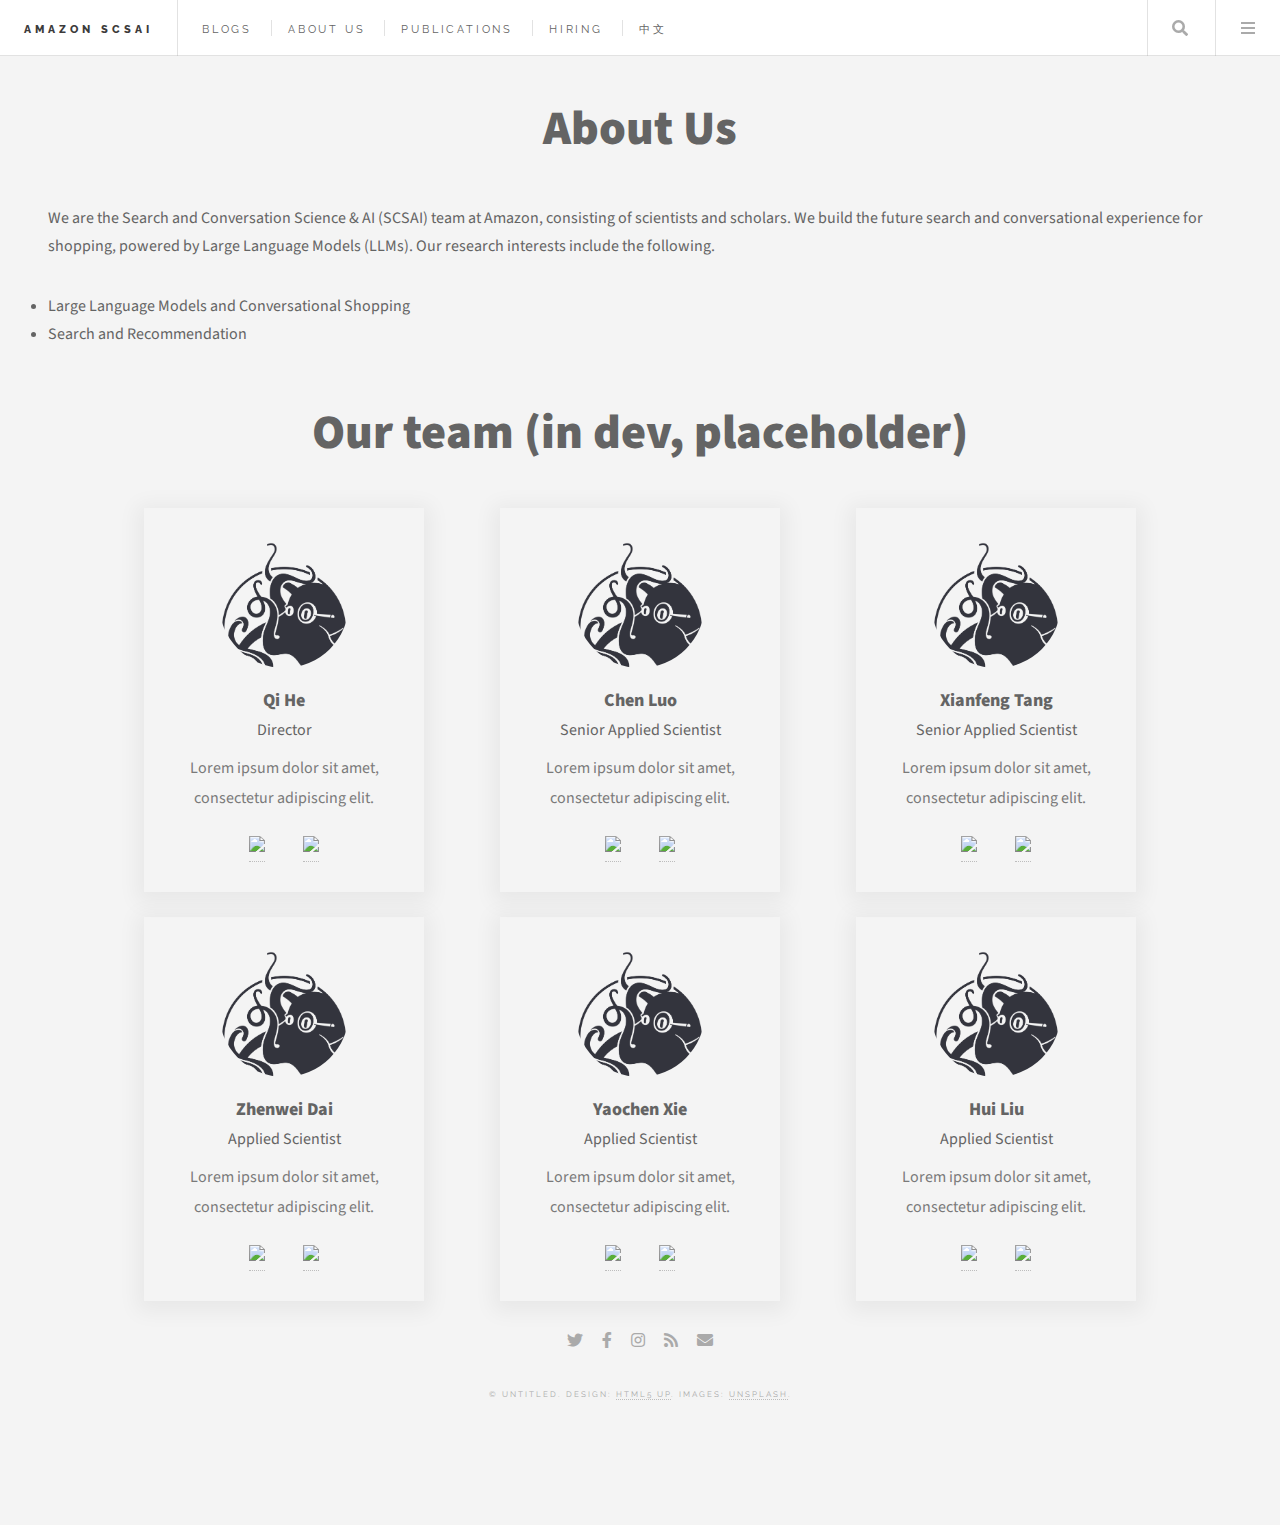
==== commit d537e8e2: "Update website" ====
--- a/about.html
+++ b/about.html
@@ -102,7 +102,7 @@
 
 							<div class="responsive-container-block container">
 							  <p class="text-blk team-head-text">
-							    Our team
+							    Our team (in dev, placeholder)
 							  </p>
 							  <div class="responsive-container-block">
 							    <div class="responsive-cell-block wk-desk-3 wk-ipadp-3 wk-tab-6 wk-mobile-12 card-container">
